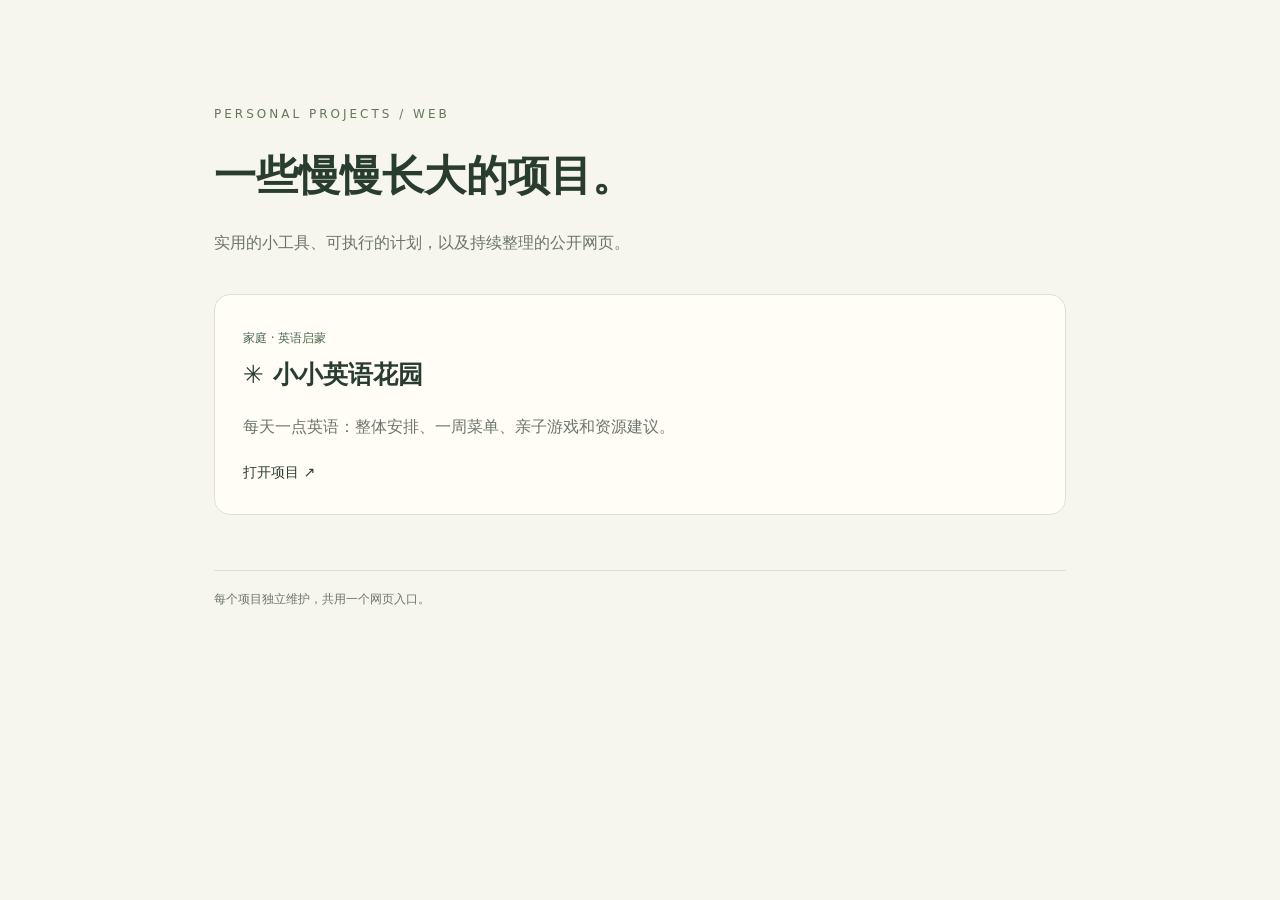
==== public/index.html @ f320137e "Add English garden project folder, project index and shared Pages deployment" ====
<!doctype html><html lang="zh-CN"><head><meta charset="utf-8"><meta name="viewport" content="width=device-width,initial-scale=1"><title>Web · 个人项目</title><style>*{box-sizing:border-box}body{margin:0;background:#f7f6ee;color:#293d2e;font:16px/1.8 system-ui,-apple-system,"PingFang SC",sans-serif}main{max-width:900px;margin:80px auto;padding:24px}.eyebrow{font-size:12px;letter-spacing:3px;color:#63765a}h1{font-weight:600;font-size:42px;margin:12px 0}p{color:#6c7568}a{color:inherit}.project{display:block;border:1px solid #dce1d2;border-radius:16px;padding:28px;margin-top:36px;text-decoration:none;background:#fffdf6}.project:hover{border-color:#48664b}.project:focus-visible{outline:3px solid #48664b;outline-offset:4px}h2{margin:0;font-size:25px}.tag{font-size:12px;color:#48664b}.project span:last-child{font-size:14px}footer{margin-top:55px;border-top:1px solid #dce1d2;padding-top:18px;color:#6c7568;font-size:12px}@media(max-width:600px){main{margin:30px auto}h1{font-size:34px}}</style></head><body><main><div class="eyebrow">PERSONAL PROJECTS / WEB</div><h1>一些慢慢长大的项目。</h1><p>实用的小工具、可执行的计划，以及持续整理的公开网页。</p><a class="project" href="./english-garden/"><span class="tag">家庭 · 英语启蒙</span><h2>✳ 小小英语花园</h2><p>每天一点英语：整体安排、一周菜单、亲子游戏和资源建议。</p><span>打开项目 ↗</span></a><footer>每个项目独立维护，共用一个网页入口。</footer></main></body></html>
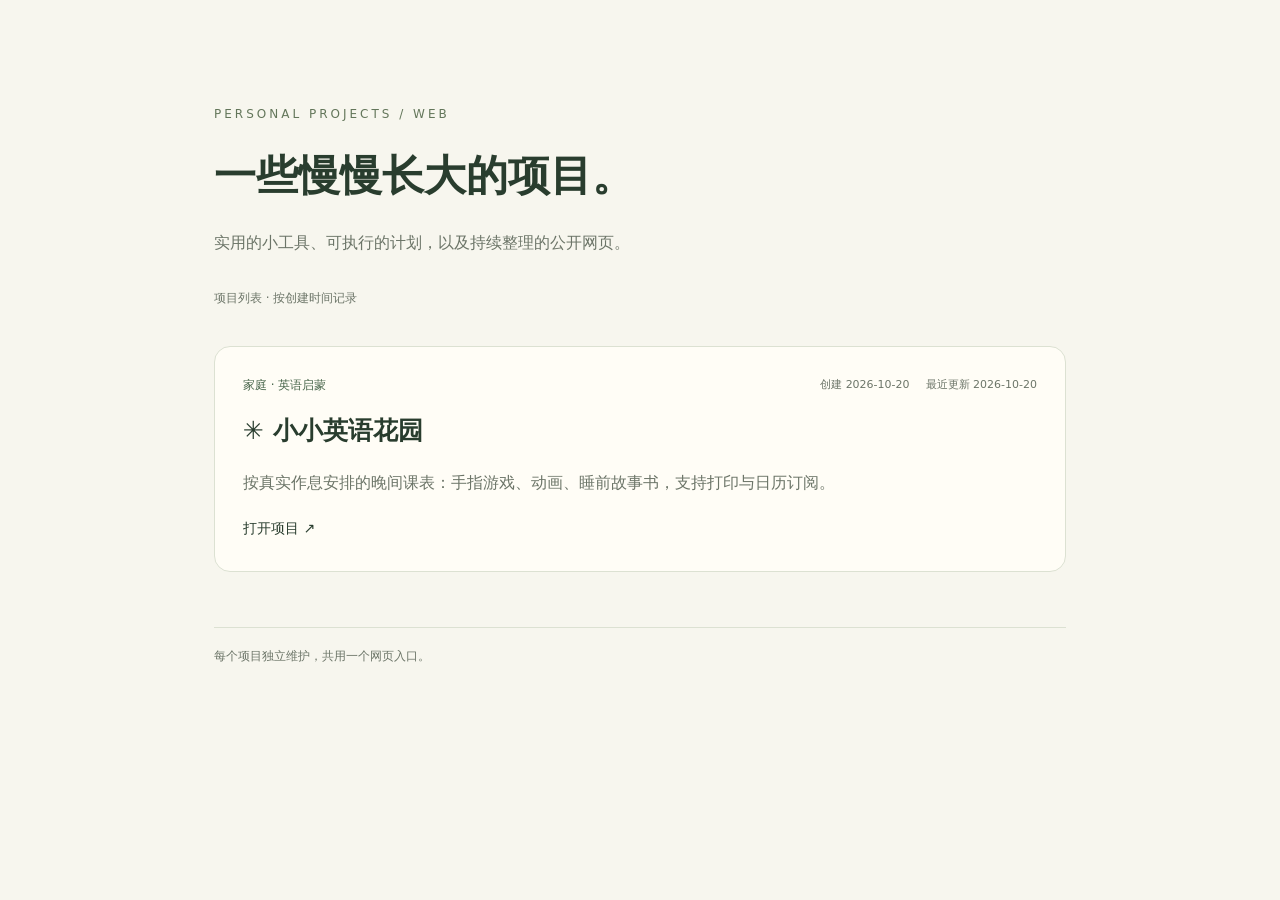
==== commit 47864660: "Add creation and last-updated dates to homepage project cards" ====
--- a/public/index.html
+++ b/public/index.html
@@ -1 +1 @@
-<!doctype html><html lang="zh-CN"><head><meta charset="utf-8"><meta name="viewport" content="width=device-width,initial-scale=1"><title>Web · 个人项目</title><style>*{box-sizing:border-box}body{margin:0;background:#f7f6ee;color:#293d2e;font:16px/1.8 system-ui,-apple-system,"PingFang SC",sans-serif}main{max-width:900px;margin:80px auto;padding:24px}.eyebrow{font-size:12px;letter-spacing:3px;color:#63765a}h1{font-weight:600;font-size:42px;margin:12px 0}p{color:#6c7568}a{color:inherit}.project{display:block;border:1px solid #dce1d2;border-radius:16px;padding:28px;margin-top:36px;text-decoration:none;background:#fffdf6}.project:hover{border-color:#48664b}.project:focus-visible{outline:3px solid #48664b;outline-offset:4px}h2{margin:0;font-size:25px}.tag{font-size:12px;color:#48664b}.project span:last-child{font-size:14px}footer{margin-top:55px;border-top:1px solid #dce1d2;padding-top:18px;color:#6c7568;font-size:12px}@media(max-width:600px){main{margin:30px auto}h1{font-size:34px}}</style></head><body><main><div class="eyebrow">PERSONAL PROJECTS / WEB</div><h1>一些慢慢长大的项目。</h1><p>实用的小工具、可执行的计划，以及持续整理的公开网页。</p><a class="project" href="./english-garden/"><span class="tag">家庭 · 英语启蒙</span><h2>✳ 小小英语花园</h2><p>每天一点英语：整体安排、一周菜单、亲子游戏和资源建议。</p><span>打开项目 ↗</span></a><footer>每个项目独立维护，共用一个网页入口。</footer></main></body></html>+<!doctype html><html lang="zh-CN"><head><meta charset="utf-8"><meta name="viewport" content="width=device-width,initial-scale=1"><title>Web · 个人项目</title><style>*{box-sizing:border-box}body{margin:0;background:#f7f6ee;color:#293d2e;font:16px/1.8 system-ui,-apple-system,"PingFang SC",sans-serif}main{max-width:900px;margin:80px auto;padding:24px}.eyebrow{font-size:12px;letter-spacing:3px;color:#63765a}h1{font-weight:600;font-size:42px;margin:12px 0}p{color:#6c7568}a{color:inherit}.project{display:block;border:1px solid #dce1d2;border-radius:16px;padding:28px;margin-top:36px;text-decoration:none;background:#fffdf6}.project:hover{border-color:#48664b}.project:focus-visible{outline:3px solid #48664b;outline-offset:4px}h2{margin:0;font-size:25px}.tag{font-size:12px;color:#48664b}.project-link{font-size:14px}.project-meta{display:flex;justify-content:space-between;align-items:center;gap:12px;flex-wrap:wrap;margin-bottom:12px}.project-dates{display:flex;gap:16px;flex-wrap:wrap;font-size:11px;color:#6c7568}.project-dates time{font-variant-numeric:tabular-nums}.project-count{font-size:12px;color:#6c7568;margin-top:30px}footer{margin-top:55px;border-top:1px solid #dce1d2;padding-top:18px;color:#6c7568;font-size:12px}@media(max-width:600px){main{margin:30px auto}h1{font-size:34px}}</style></head><body><main><div class="eyebrow">PERSONAL PROJECTS / WEB</div><h1>一些慢慢长大的项目。</h1><p>实用的小工具、可执行的计划，以及持续整理的公开网页。</p><p class="project-count">项目列表 · 按创建时间记录</p><!-- 新项目沿用卡片中的创建／更新日期；创建日期保留，内容修改时更新“最近更新”。 --><a class="project" href="./english-garden/" data-created="2026-10-20" data-updated="2026-10-20"><div class="project-meta"><span class="tag">家庭 · 英语启蒙</span><div class="project-dates"><span>创建 <time datetime="2026-10-20">2026-10-20</time></span><span>最近更新 <time datetime="2026-10-20">2026-10-20</time></span></div></div><h2>✳ 小小英语花园</h2><p>按真实作息安排的晚间课表：手指游戏、动画、睡前故事书，支持打印与日历订阅。</p><span class="project-link">打开项目 ↗</span></a><footer>每个项目独立维护，共用一个网页入口。</footer></main></body></html>
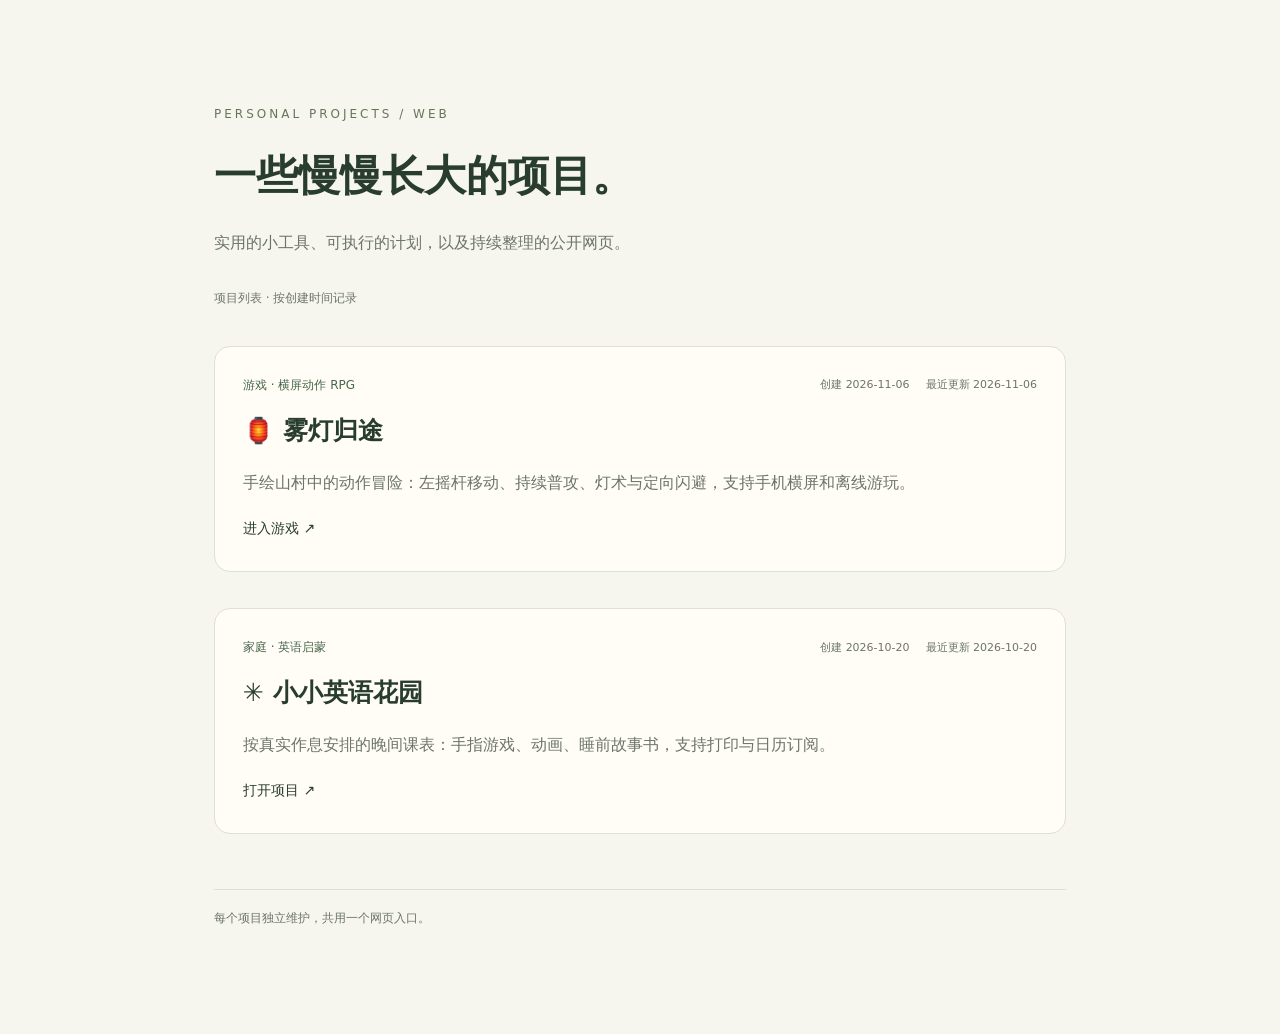
==== commit 54379d48: "Publish mobile RPG on Pages and add Cloudflare domain gateway" ====
--- a/public/index.html
+++ b/public/index.html
@@ -1 +1 @@
-<!doctype html><html lang="zh-CN"><head><meta charset="utf-8"><meta name="viewport" content="width=device-width,initial-scale=1"><title>Web · 个人项目</title><style>*{box-sizing:border-box}body{margin:0;background:#f7f6ee;color:#293d2e;font:16px/1.8 system-ui,-apple-system,"PingFang SC",sans-serif}main{max-width:900px;margin:80px auto;padding:24px}.eyebrow{font-size:12px;letter-spacing:3px;color:#63765a}h1{font-weight:600;font-size:42px;margin:12px 0}p{color:#6c7568}a{color:inherit}.project{display:block;border:1px solid #dce1d2;border-radius:16px;padding:28px;margin-top:36px;text-decoration:none;background:#fffdf6}.project:hover{border-color:#48664b}.project:focus-visible{outline:3px solid #48664b;outline-offset:4px}h2{margin:0;font-size:25px}.tag{font-size:12px;color:#48664b}.project-link{font-size:14px}.project-meta{display:flex;justify-content:space-between;align-items:center;gap:12px;flex-wrap:wrap;margin-bottom:12px}.project-dates{display:flex;gap:16px;flex-wrap:wrap;font-size:11px;color:#6c7568}.project-dates time{font-variant-numeric:tabular-nums}.project-count{font-size:12px;color:#6c7568;margin-top:30px}footer{margin-top:55px;border-top:1px solid #dce1d2;padding-top:18px;color:#6c7568;font-size:12px}@media(max-width:600px){main{margin:30px auto}h1{font-size:34px}}</style></head><body><main><div class="eyebrow">PERSONAL PROJECTS / WEB</div><h1>一些慢慢长大的项目。</h1><p>实用的小工具、可执行的计划，以及持续整理的公开网页。</p><p class="project-count">项目列表 · 按创建时间记录</p><!-- 新项目沿用卡片中的创建／更新日期；创建日期保留，内容修改时更新“最近更新”。 --><a class="project" href="./english-garden/" data-created="2026-10-20" data-updated="2026-10-20"><div class="project-meta"><span class="tag">家庭 · 英语启蒙</span><div class="project-dates"><span>创建 <time datetime="2026-10-20">2026-10-20</time></span><span>最近更新 <time datetime="2026-10-20">2026-10-20</time></span></div></div><h2>✳ 小小英语花园</h2><p>按真实作息安排的晚间课表：手指游戏、动画、睡前故事书，支持打印与日历订阅。</p><span class="project-link">打开项目 ↗</span></a><footer>每个项目独立维护，共用一个网页入口。</footer></main></body></html>+<!doctype html><html lang="zh-CN"><head><meta charset="utf-8"><meta name="viewport" content="width=device-width,initial-scale=1"><title>Web · 个人项目</title><style>*{box-sizing:border-box}body{margin:0;background:#f7f6ee;color:#293d2e;font:16px/1.8 system-ui,-apple-system,"PingFang SC",sans-serif}main{max-width:900px;margin:80px auto;padding:24px}.eyebrow{font-size:12px;letter-spacing:3px;color:#63765a}h1{font-weight:600;font-size:42px;margin:12px 0}p{color:#6c7568}a{color:inherit}.project{display:block;border:1px solid #dce1d2;border-radius:16px;padding:28px;margin-top:36px;text-decoration:none;background:#fffdf6}.project:hover{border-color:#48664b}.project:focus-visible{outline:3px solid #48664b;outline-offset:4px}h2{margin:0;font-size:25px}.tag{font-size:12px;color:#48664b}.project-link{font-size:14px}.project-meta{display:flex;justify-content:space-between;align-items:center;gap:12px;flex-wrap:wrap;margin-bottom:12px}.project-dates{display:flex;gap:16px;flex-wrap:wrap;font-size:11px;color:#6c7568}.project-dates time{font-variant-numeric:tabular-nums}.project-count{font-size:12px;color:#6c7568;margin-top:30px}footer{margin-top:55px;border-top:1px solid #dce1d2;padding-top:18px;color:#6c7568;font-size:12px}@media(max-width:600px){main{margin:30px auto}h1{font-size:34px}}</style></head><body><main><div class="eyebrow">PERSONAL PROJECTS / WEB</div><h1>一些慢慢长大的项目。</h1><p>实用的小工具、可执行的计划，以及持续整理的公开网页。</p><p class="project-count">项目列表 · 按创建时间记录</p><!-- 新项目沿用卡片中的创建／更新日期；创建日期保留，内容修改时更新“最近更新”。 --><a class="project" href="./mist-lantern/" data-created="2026-11-06" data-updated="2026-11-06"><div class="project-meta"><span class="tag">游戏 · 横屏动作 RPG</span><div class="project-dates"><span>创建 <time datetime="2026-11-06">2026-11-06</time></span><span>最近更新 <time datetime="2026-11-06">2026-11-06</time></span></div></div><h2>🏮 雾灯归途</h2><p>手绘山村中的动作冒险：左摇杆移动、持续普攻、灯术与定向闪避，支持手机横屏和离线游玩。</p><span class="project-link">进入游戏 ↗</span></a><a class="project" href="./english-garden/" data-created="2026-10-20" data-updated="2026-10-20"><div class="project-meta"><span class="tag">家庭 · 英语启蒙</span><div class="project-dates"><span>创建 <time datetime="2026-10-20">2026-10-20</time></span><span>最近更新 <time datetime="2026-10-20">2026-10-20</time></span></div></div><h2>✳ 小小英语花园</h2><p>按真实作息安排的晚间课表：手指游戏、动画、睡前故事书，支持打印与日历订阅。</p><span class="project-link">打开项目 ↗</span></a><footer>每个项目独立维护，共用一个网页入口。</footer></main></body></html>
